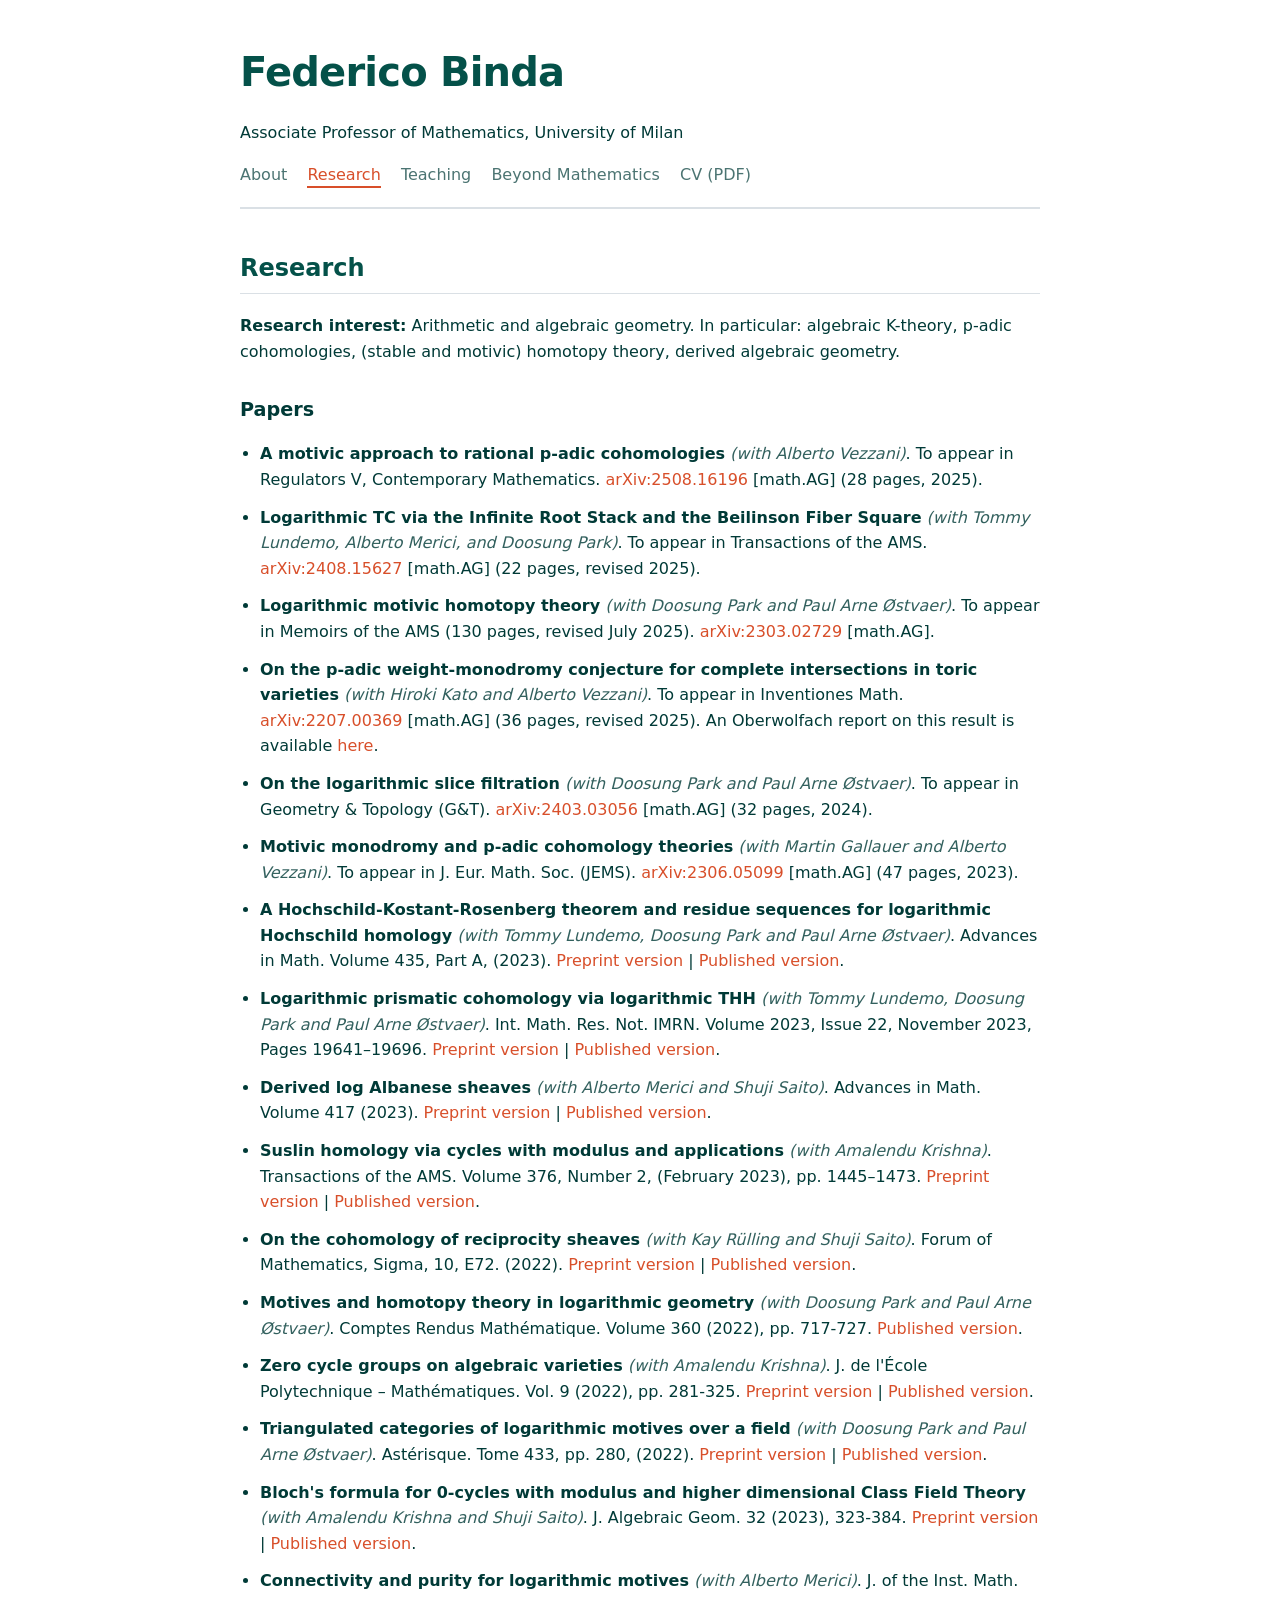
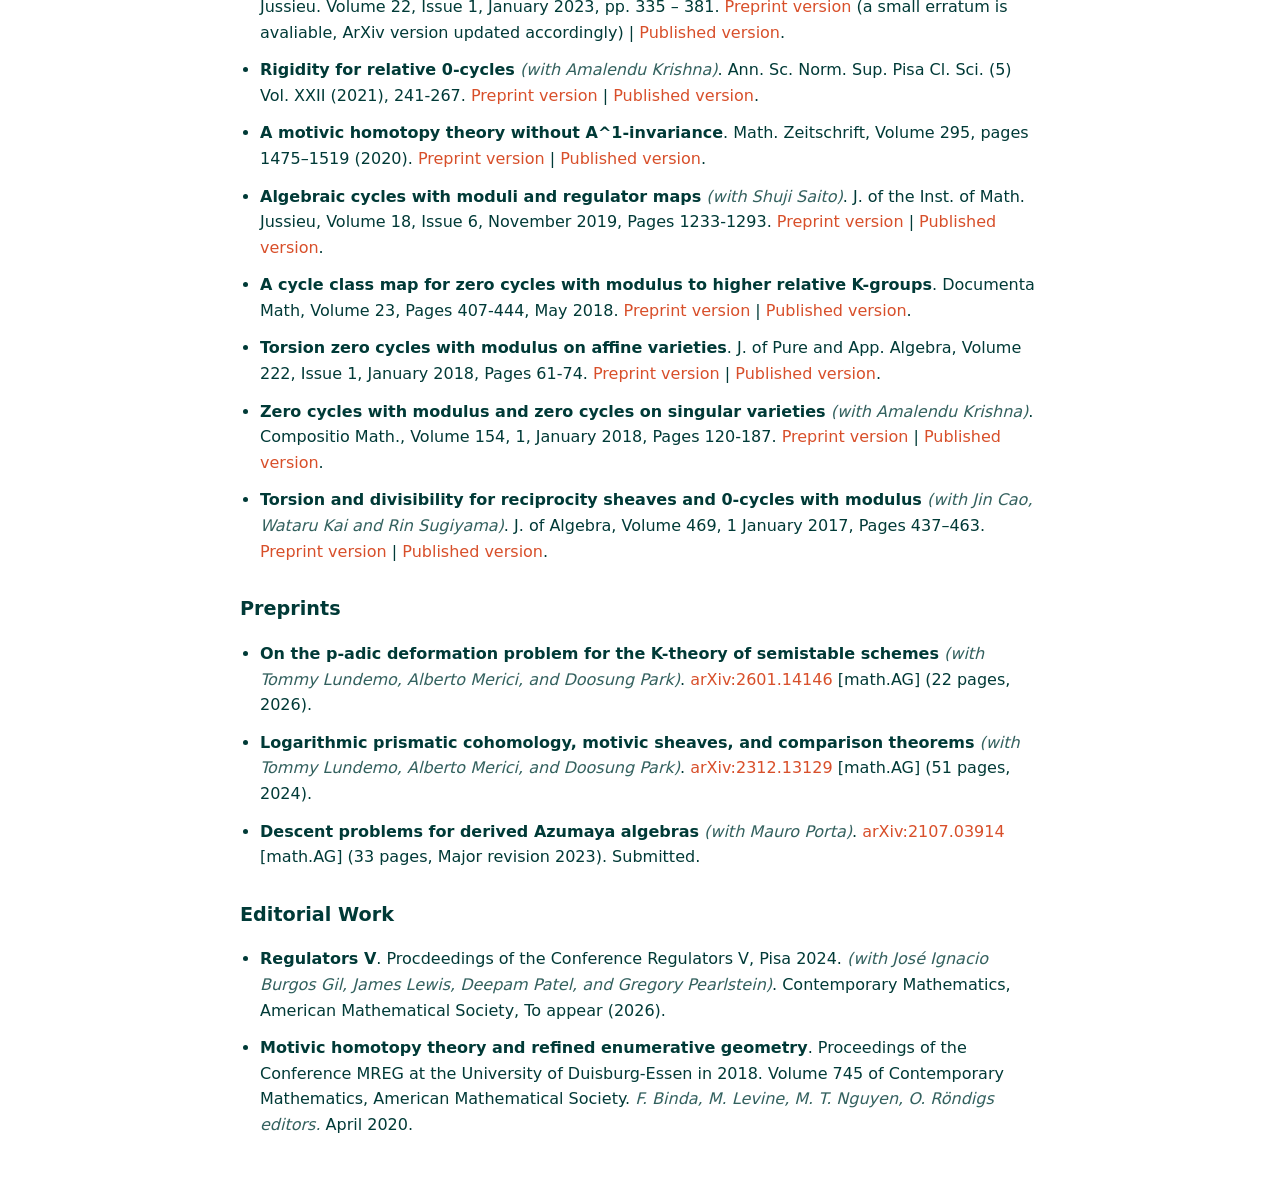
==== teaching/index.html @ f83ed47e "Initial setup" ====
<!DOCTYPE html>
<html>
<head>
<meta http-equiv="refresh" content="0; url='/research.html'" />
<title>Redirecting...</title>
</head>
<body>
<p>If you are not redirected automatically, follow this <a href="/teaching.html">link to my Teaching page</a>.</p>
</body>
</html>
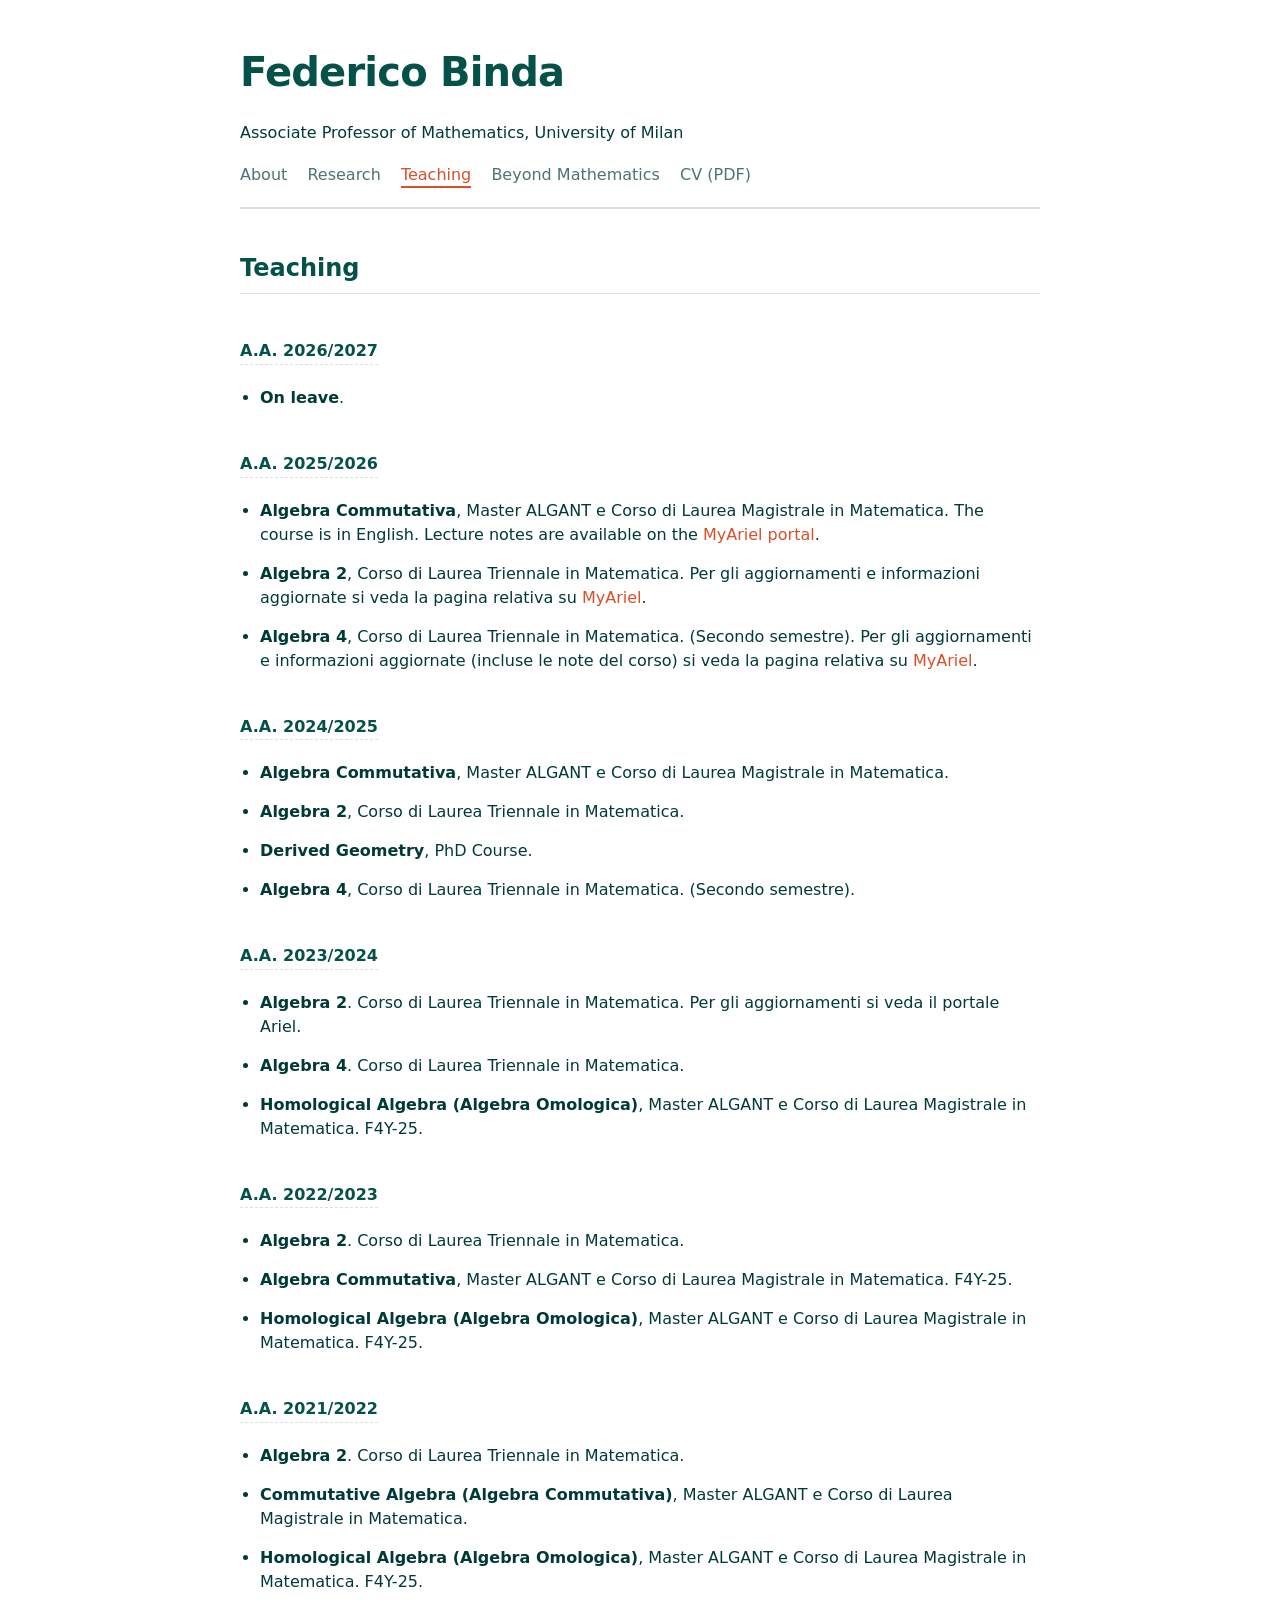
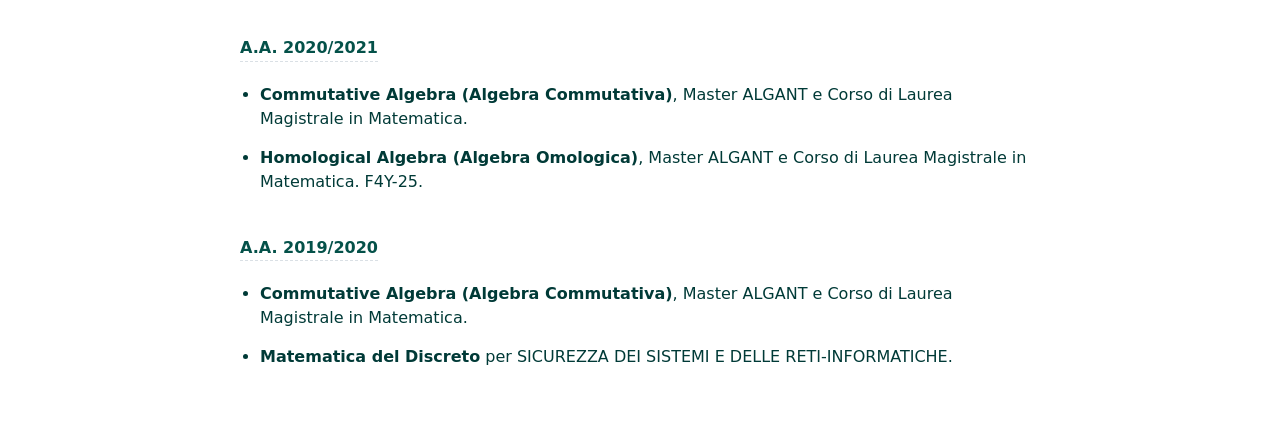
==== commit d8f2d9aa: "Fix teaching redirect, add analytics to all pages, tidy CSS - teaching/index.html: redirect to teach" ====
--- a/teaching/index.html
+++ b/teaching/index.html
@@ -1,7 +1,7 @@
 <!DOCTYPE html>
 <html>
 <head>
-<meta http-equiv="refresh" content="0; url='/research.html'" />
+<meta http-equiv="refresh" content="0; url='/teaching.html'" />
 <title>Redirecting...</title>
 </head>
 <body>
